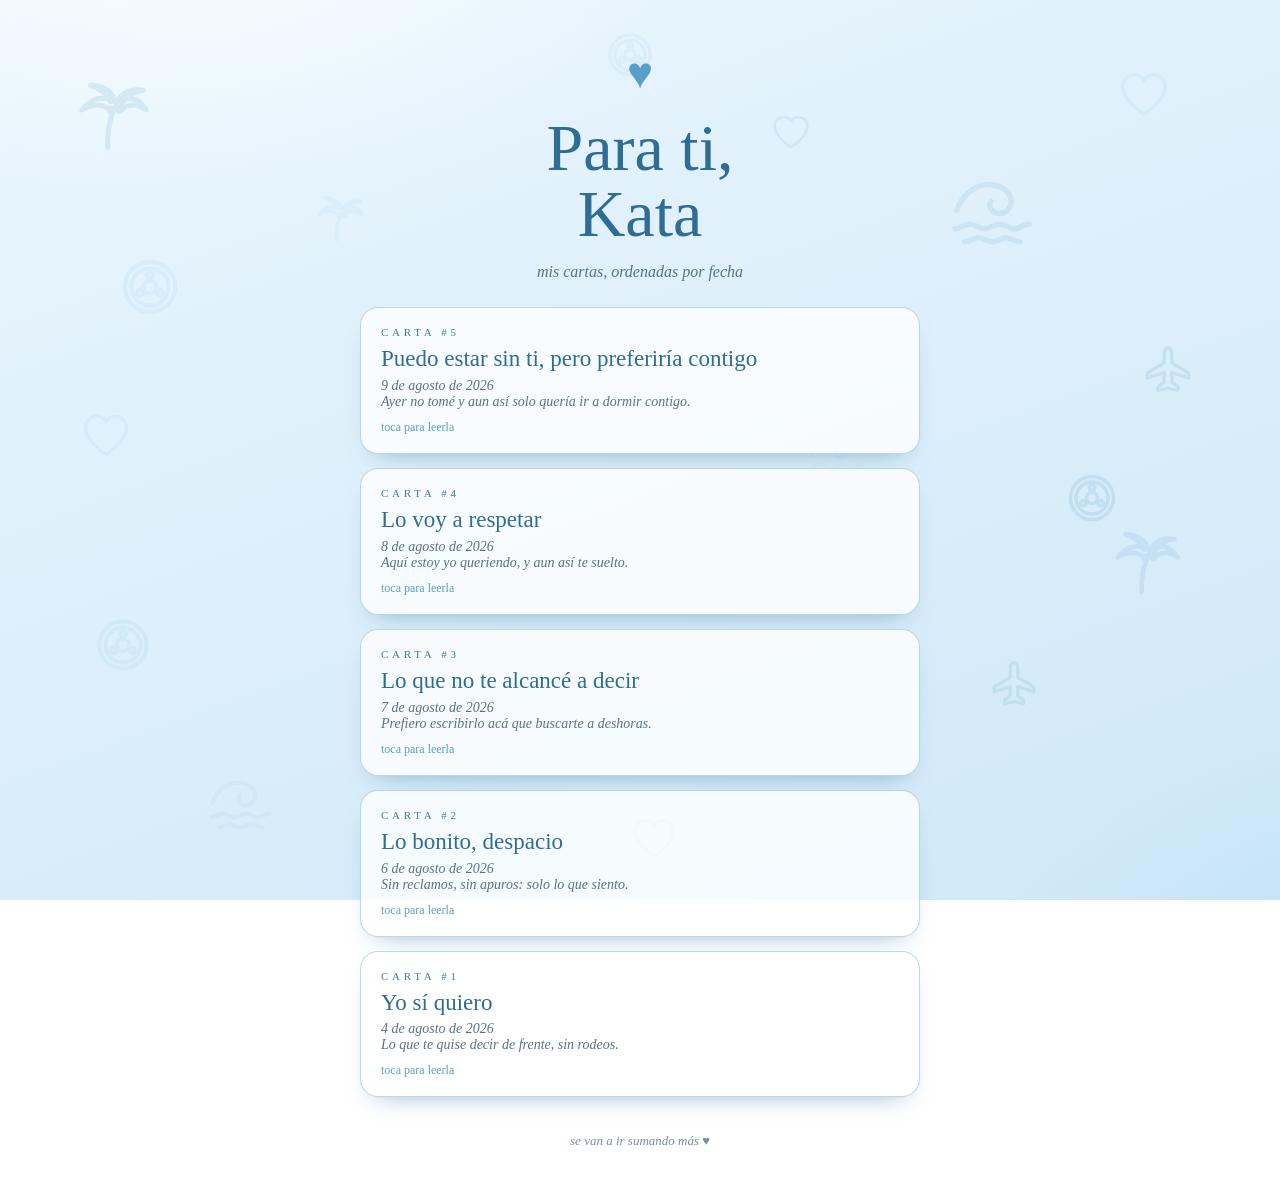
==== index.html @ b5b7fb54 "content: carta #5 del 9 de agosto Co-Authored-By: Claude Opus 5 (1M context) <noreply@anthropic.com>" ====
<!doctype html>
<html lang="es">
  <head>
    <meta charset="utf-8" />
    <meta
      name="viewport"
      content="width=device-width, initial-scale=1, viewport-fit=cover"
    />
    <title>Cartas para Kata</title>
    <link rel="stylesheet" href="assets/base.css" />
    <link rel="stylesheet" href="assets/menu.css" />
  </head>
  <body>
    <div class="bg" id="bg"></div>
    <main class="menu">
      <div class="menu-in">
        <div class="heart">♥</div>
        <h1>Para ti,<br />Kata</h1>
        <div class="sub">mis cartas, ordenadas por fecha</div>
        <div id="letterList"></div>
        <div class="foot">se van a ir sumando más ♥</div>
      </div>
    </main>

    <script src="assets/notify.js"></script>
    <script src="assets/background.js"></script>
    <script src="cartas/carta-1.js"></script>
    <script src="cartas/carta-2.js"></script>
    <script src="cartas/carta-3.js"></script>
    <script src="cartas/carta-4.js"></script>
    <script src="cartas/carta-5.js"></script>
    <script src="assets/menu.js"></script>
  </body>
</html>
---- assets/base.css ----
:root {
  /* paleta azul baby (los nombres --rose/--gold se conservan como
     "acento" y "acento claro") */
  --paper: #f2fafe;
  --paper-2: #dff0fb;
  --ink: #22394a;
  --ink-soft: #587287;
  --rose: #5b9dc9;
  --rose-deep: #2f6c96;
  --gold: #9ecfea;
  --serif:
    "Iowan Old Style", "Palatino Linotype", Palatino, "Book Antiqua", Georgia,
    serif;
  --script: "Snell Roundhand", "Segoe Script", "Bradley Hand", cursive;
}
* {
  box-sizing: border-box;
  margin: 0;
  padding: 0;
}
html,
body {
  height: 100%;
}
body {
  font-family: var(--serif);
  color: var(--ink);
  background:
    radial-gradient(900px 500px at 15% -10%, #f7fdff 0%, transparent 60%),
    radial-gradient(800px 600px at 110% 115%, #bfe3f6 0%, transparent 55%),
    linear-gradient(160deg, #eaf6fd, #cfe8f8);
  background-attachment: fixed;
  -webkit-font-smoothing: antialiased;
}

/* fondo animado */
.bg {
  position: fixed;
  inset: 0;
  z-index: 0;
  overflow: hidden;
  pointer-events: none;
}
.ic {
  position: absolute;
  color: var(--rose);
  animation: drift 18s ease-in-out infinite;
}
.ic.g {
  color: var(--gold);
}
.ic svg {
  width: 100%;
  height: 100%;
  display: block;
  fill: none;
  stroke: currentColor;
  stroke-width: 1.4;
  stroke-linecap: round;
  stroke-linejoin: round;
}
@keyframes drift {
  0%,
  100% {
    transform: translateY(0) rotate(var(--r, 0deg));
  }
  50% {
    transform: translateY(-14px) rotate(calc(var(--r, 0deg) + 4deg));
  }
}
---- assets/menu.css ----
.menu {
  position: relative;
  z-index: 1;
  min-height: 100%;
  padding: calc(env(safe-area-inset-top) + 48px) 24px
    calc(env(safe-area-inset-bottom) + 44px);
}
.menu-in {
  width: 100%;
  max-width: 560px;
  margin: 0 auto;
  display: flex;
  flex-direction: column;
  gap: 16px;
}
.menu .heart {
  text-align: center;
  font-size: 44px;
  color: var(--rose);
  animation: beat 2.4s ease-in-out infinite;
}
@keyframes beat {
  0%,
  100% {
    transform: scale(1);
  }
  12% {
    transform: scale(1.18);
  }
  24% {
    transform: scale(1);
  }
}
.menu h1 {
  font-family: var(--script);
  font-size: clamp(42px, 13vw, 66px);
  color: var(--rose-deep);
  font-weight: 400;
  line-height: 1;
  text-align: center;
}
.menu .sub {
  text-align: center;
  color: var(--ink-soft);
  font-style: italic;
  font-size: 16px;
  margin-bottom: 10px;
}
.card-link {
  display: block;
  text-decoration: none;
  color: var(--ink);
  background: rgba(255, 255, 255, 0.78);
  border: 1px solid rgba(91, 157, 201, 0.4);
  border-radius: 18px;
  padding: 18px 20px;
  margin-bottom: 14px;
  box-shadow: 0 12px 26px -16px rgba(47, 108, 150, 0.6);
  transition:
    transform 0.15s ease,
    box-shadow 0.2s ease;
}
.card-link:active {
  transform: scale(0.99);
}
.card-link .no {
  font-size: 11px;
  letter-spacing: 0.34em;
  text-transform: uppercase;
  color: var(--rose-deep);
  opacity: 0.9;
}
.card-link .tt {
  font-size: 23px;
  line-height: 1.3;
  margin: 6px 0 4px;
  color: var(--rose-deep);
}
.card-link .dt {
  font-size: 14px;
  color: var(--ink-soft);
  font-style: italic;
}
.card-link .st {
  font-size: 12px;
  color: var(--rose);
  margin-top: 10px;
}
.menu .foot {
  text-align: center;
  font-size: 13px;
  color: var(--ink-soft);
  font-style: italic;
  opacity: 0.8;
  margin-top: 6px;
}
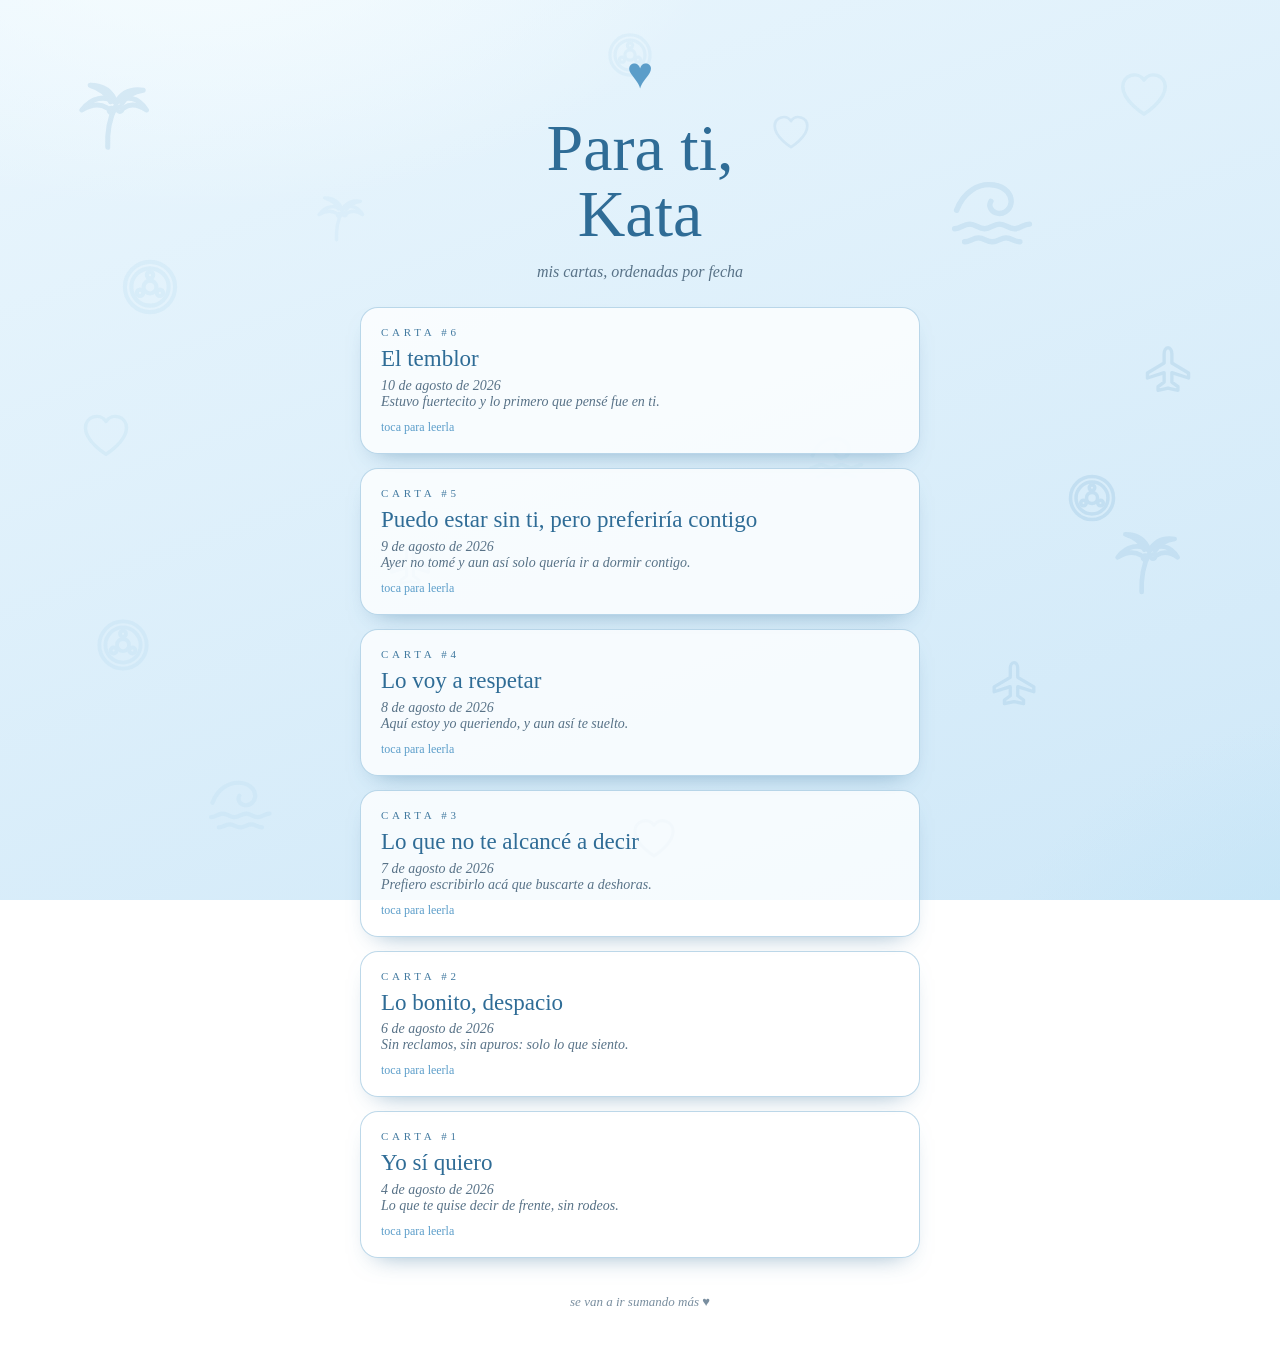
==== commit 6a569f91: "content: carta #6 del 10 de agosto Co-Authored-By: Claude Opus 5 (1M context) <noreply@anthropic.com" ====
--- a/index.html
+++ b/index.html
@@ -29,6 +29,7 @@
     <script src="cartas/carta-3.js"></script>
     <script src="cartas/carta-4.js"></script>
     <script src="cartas/carta-5.js"></script>
+    <script src="cartas/carta-6.js"></script>
     <script src="assets/menu.js"></script>
   </body>
 </html>
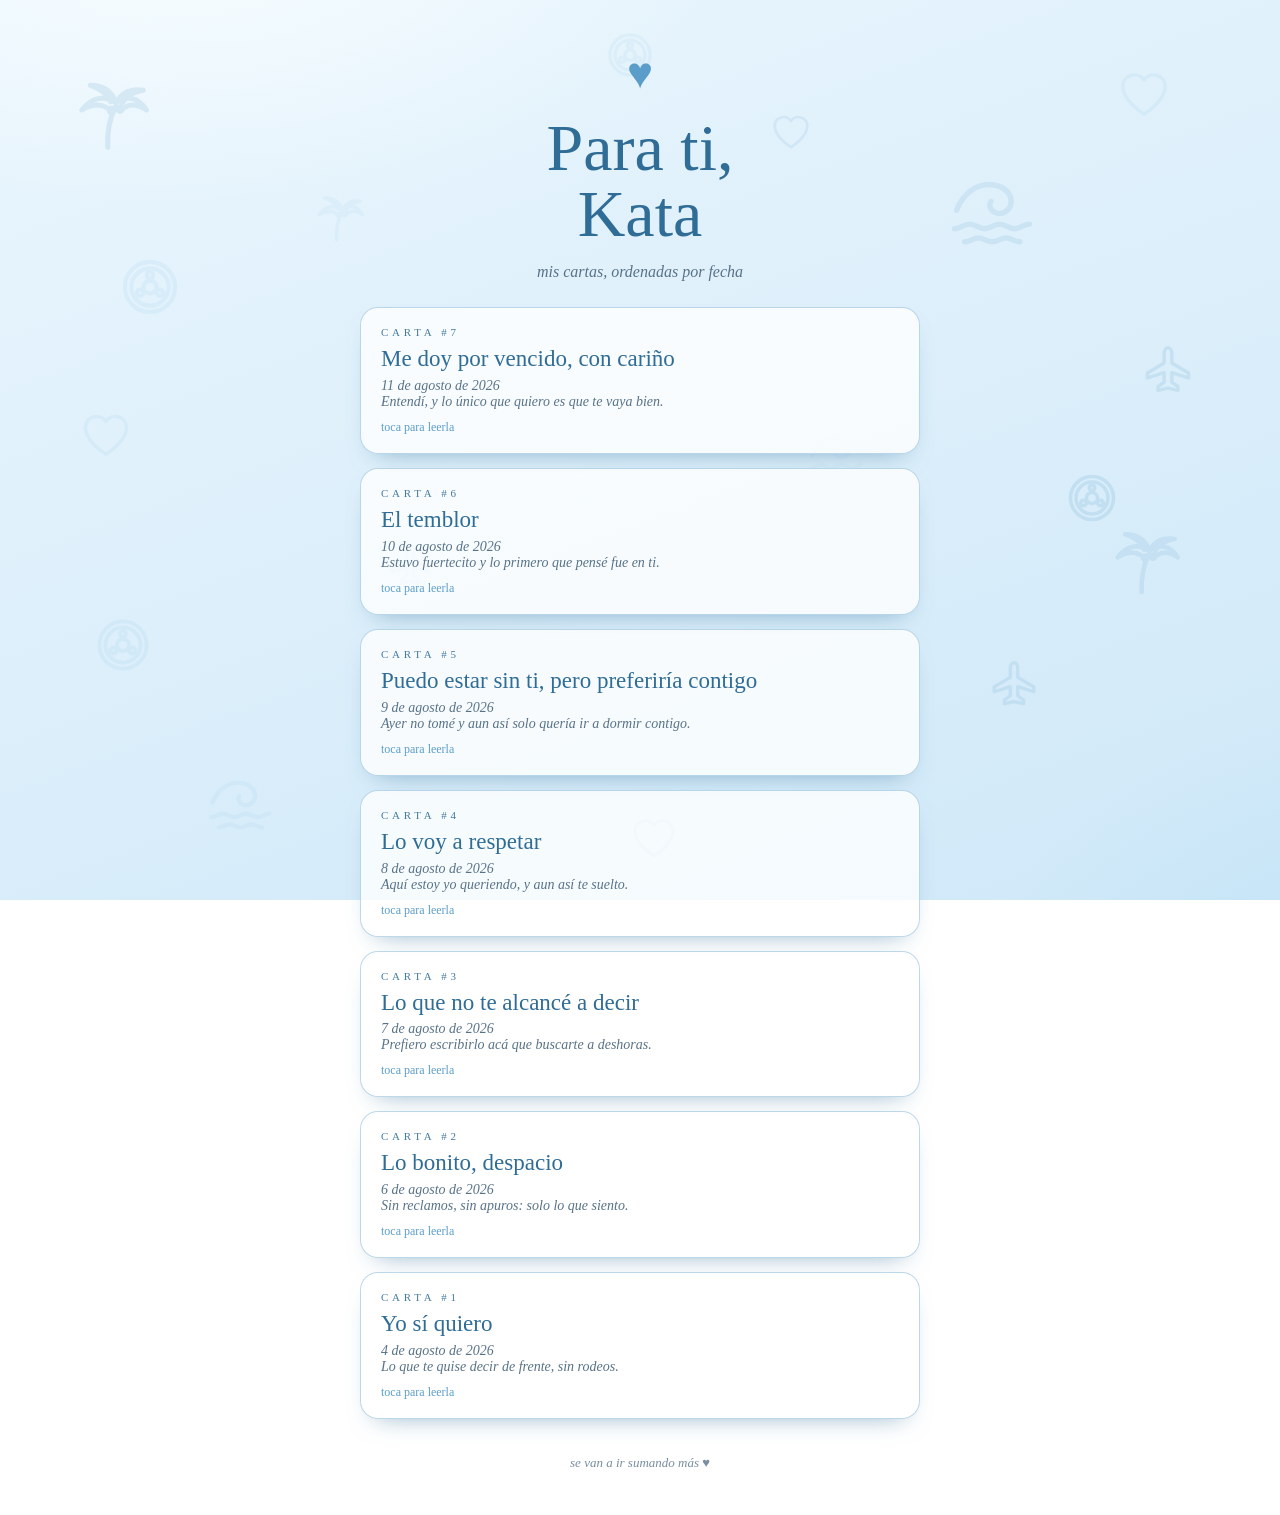
==== commit 14276609: "content: carta #7 del 11 de agosto Co-Authored-By: Claude Opus 5 (1M context) <noreply@anthropic.com" ====
--- a/index.html
+++ b/index.html
@@ -30,6 +30,7 @@
     <script src="cartas/carta-4.js"></script>
     <script src="cartas/carta-5.js"></script>
     <script src="cartas/carta-6.js"></script>
+    <script src="cartas/carta-7.js"></script>
     <script src="assets/menu.js"></script>
   </body>
 </html>
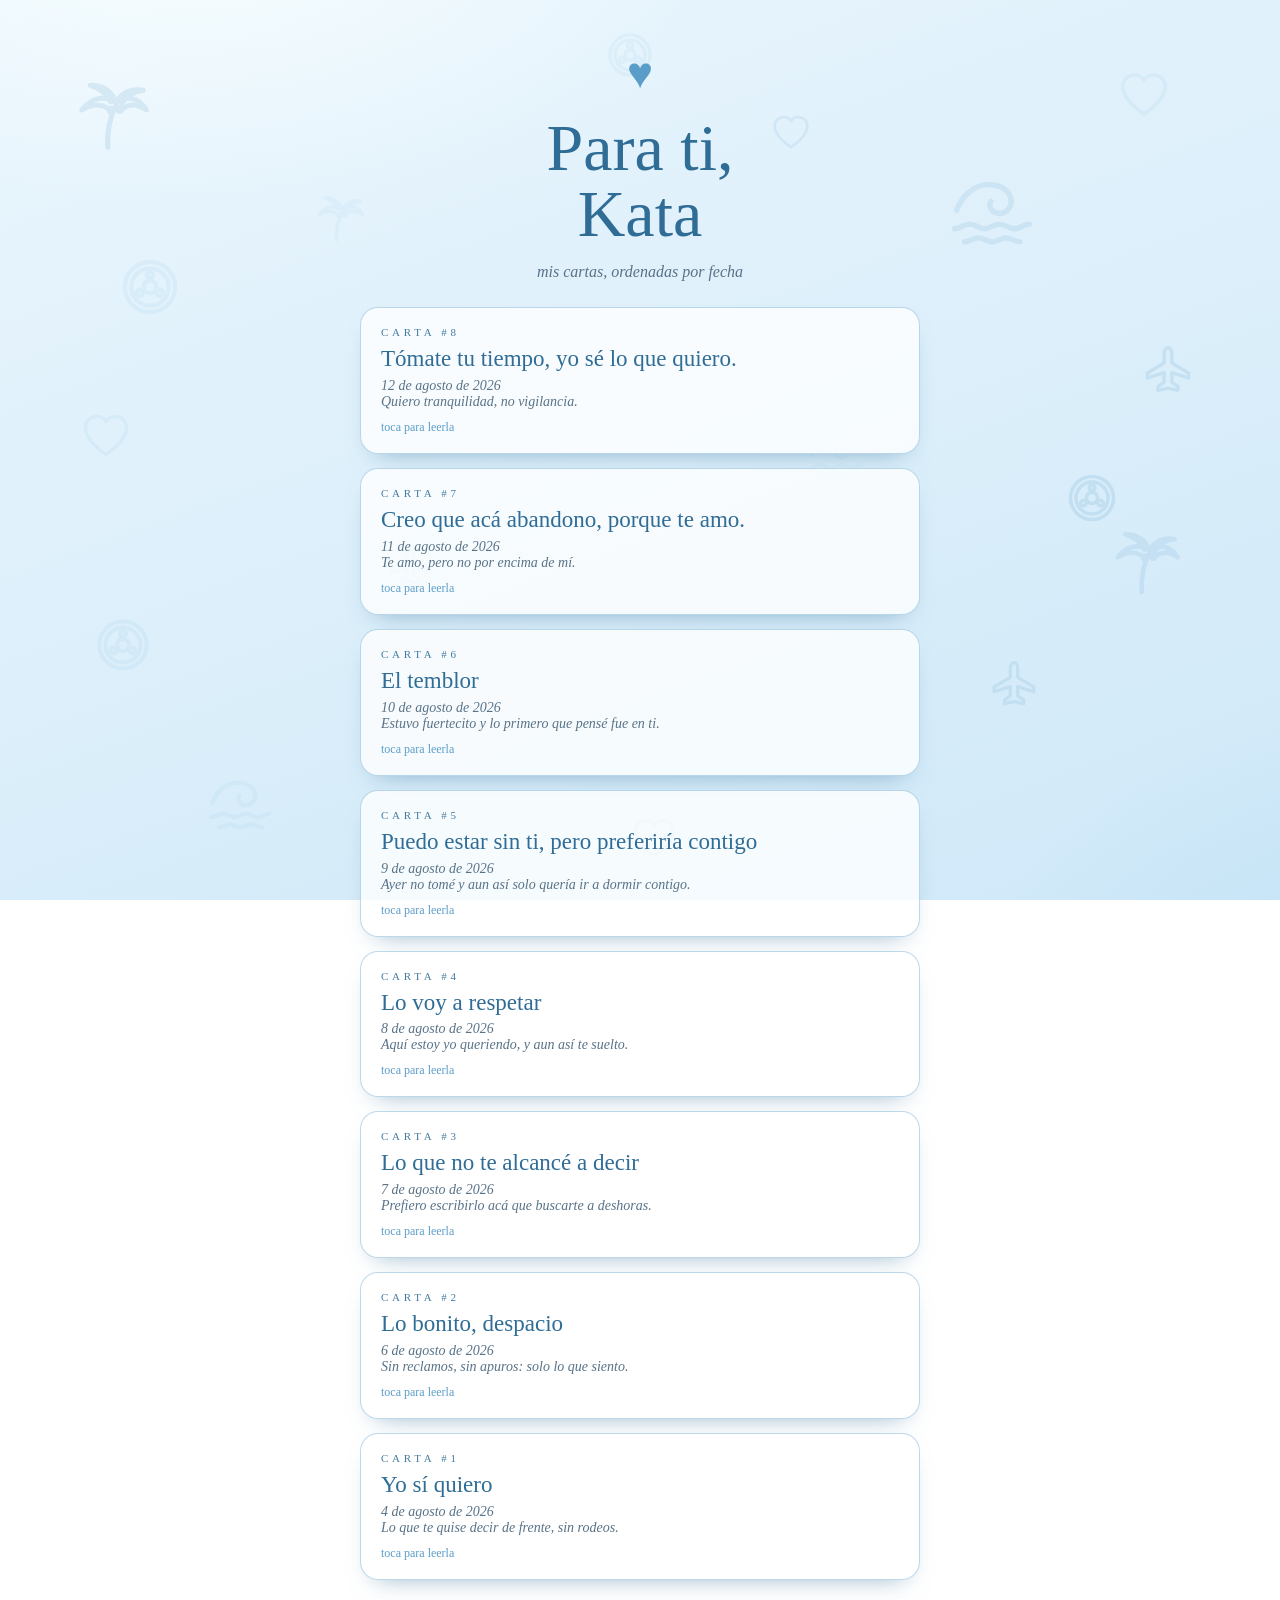
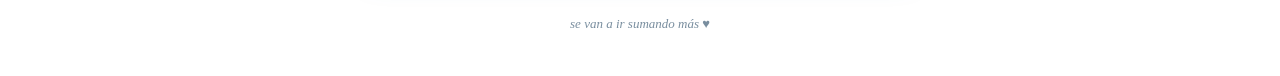
==== commit d07bdd93: "Agregar Carta #8 y su correspondiente script" ====
--- a/index.html
+++ b/index.html
@@ -31,6 +31,7 @@
     <script src="cartas/carta-5.js"></script>
     <script src="cartas/carta-6.js"></script>
     <script src="cartas/carta-7.js"></script>
+    <script src="cartas/carta-8.js"></script>
     <script src="assets/menu.js"></script>
   </body>
 </html>
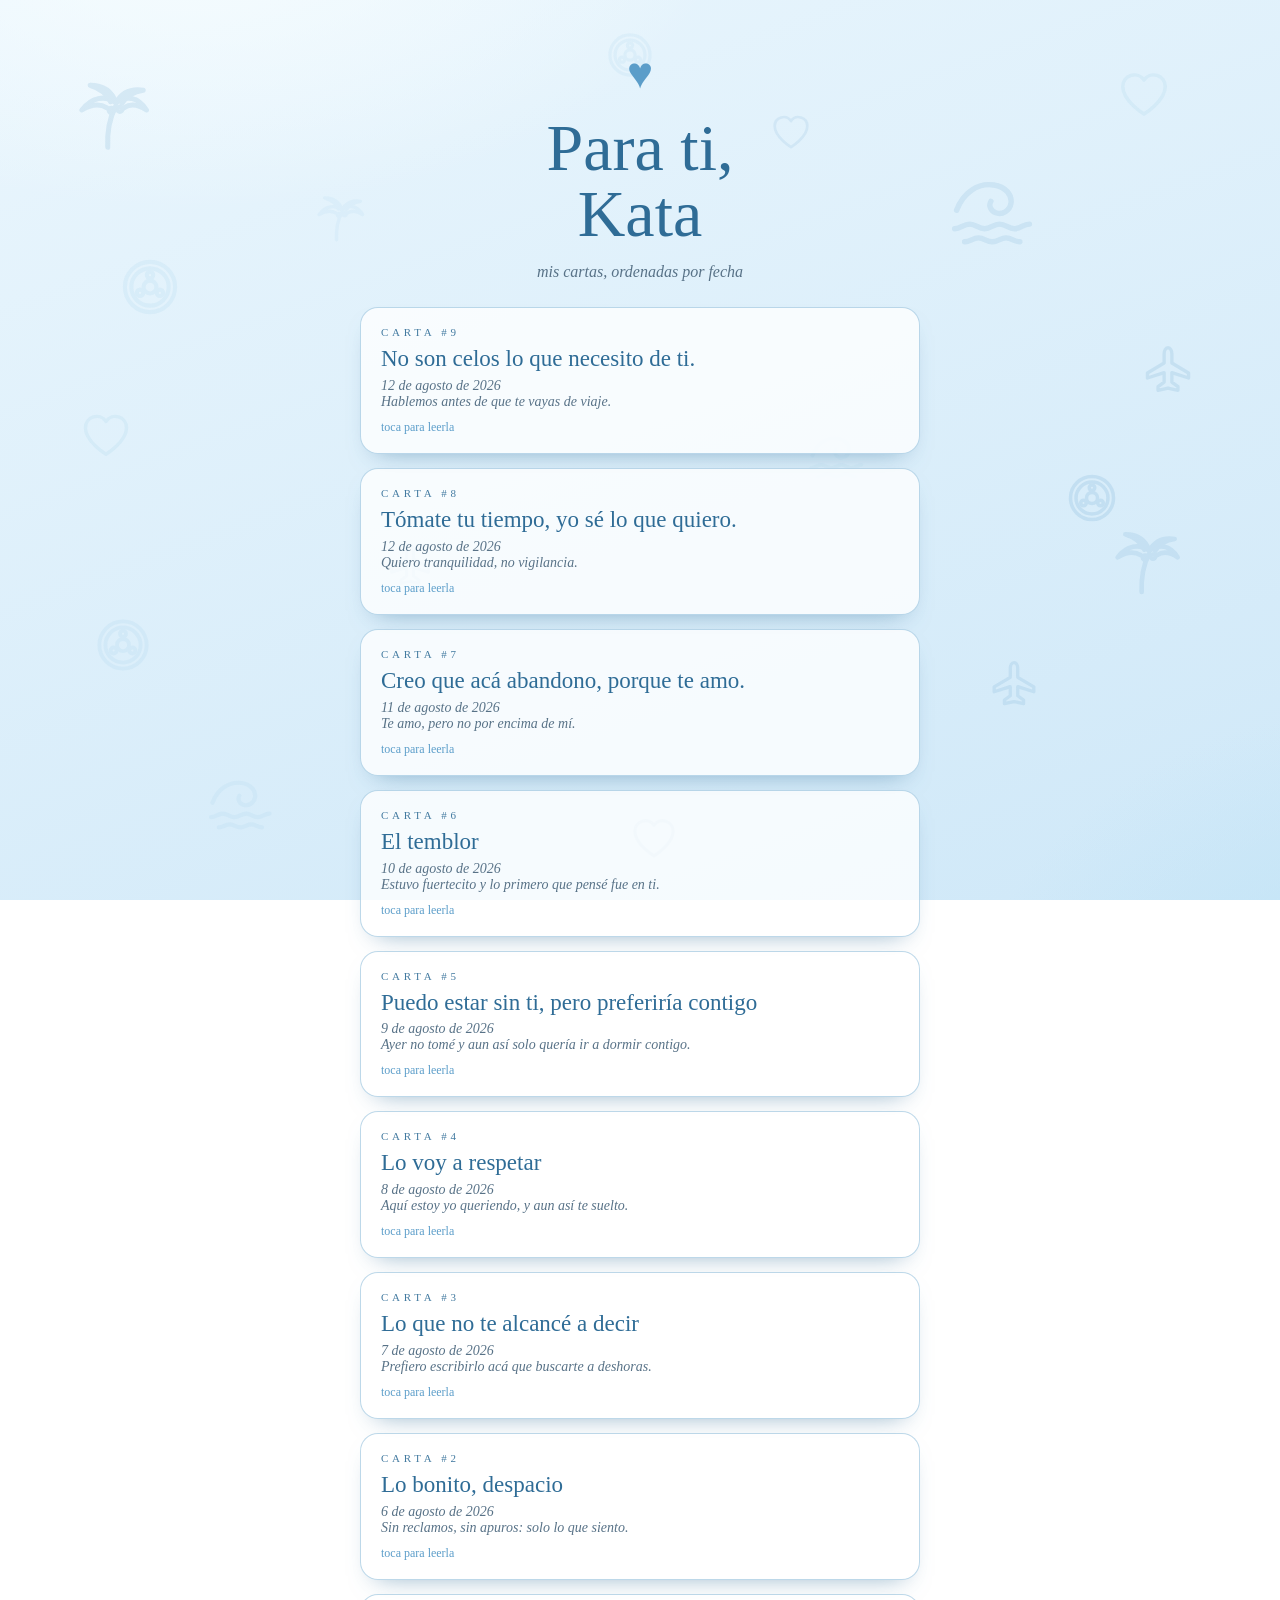
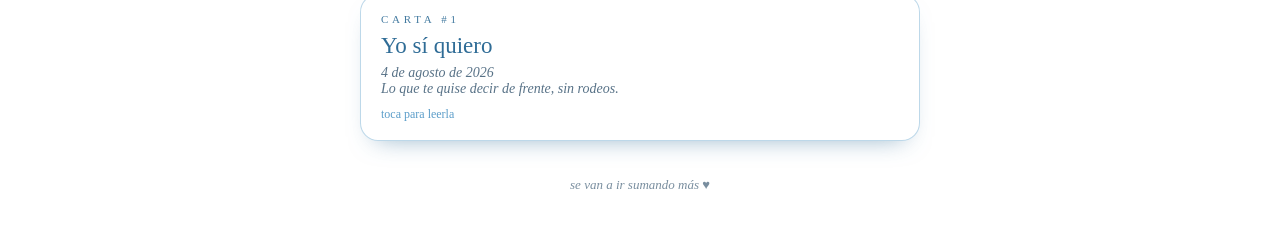
==== commit 1222b8ce: "Agregar Carta #9 y su correspondiente script" ====
--- a/index.html
+++ b/index.html
@@ -32,6 +32,7 @@
     <script src="cartas/carta-6.js"></script>
     <script src="cartas/carta-7.js"></script>
     <script src="cartas/carta-8.js"></script>
+    <script src="cartas/carta-9.js"></script>
     <script src="assets/menu.js"></script>
   </body>
 </html>
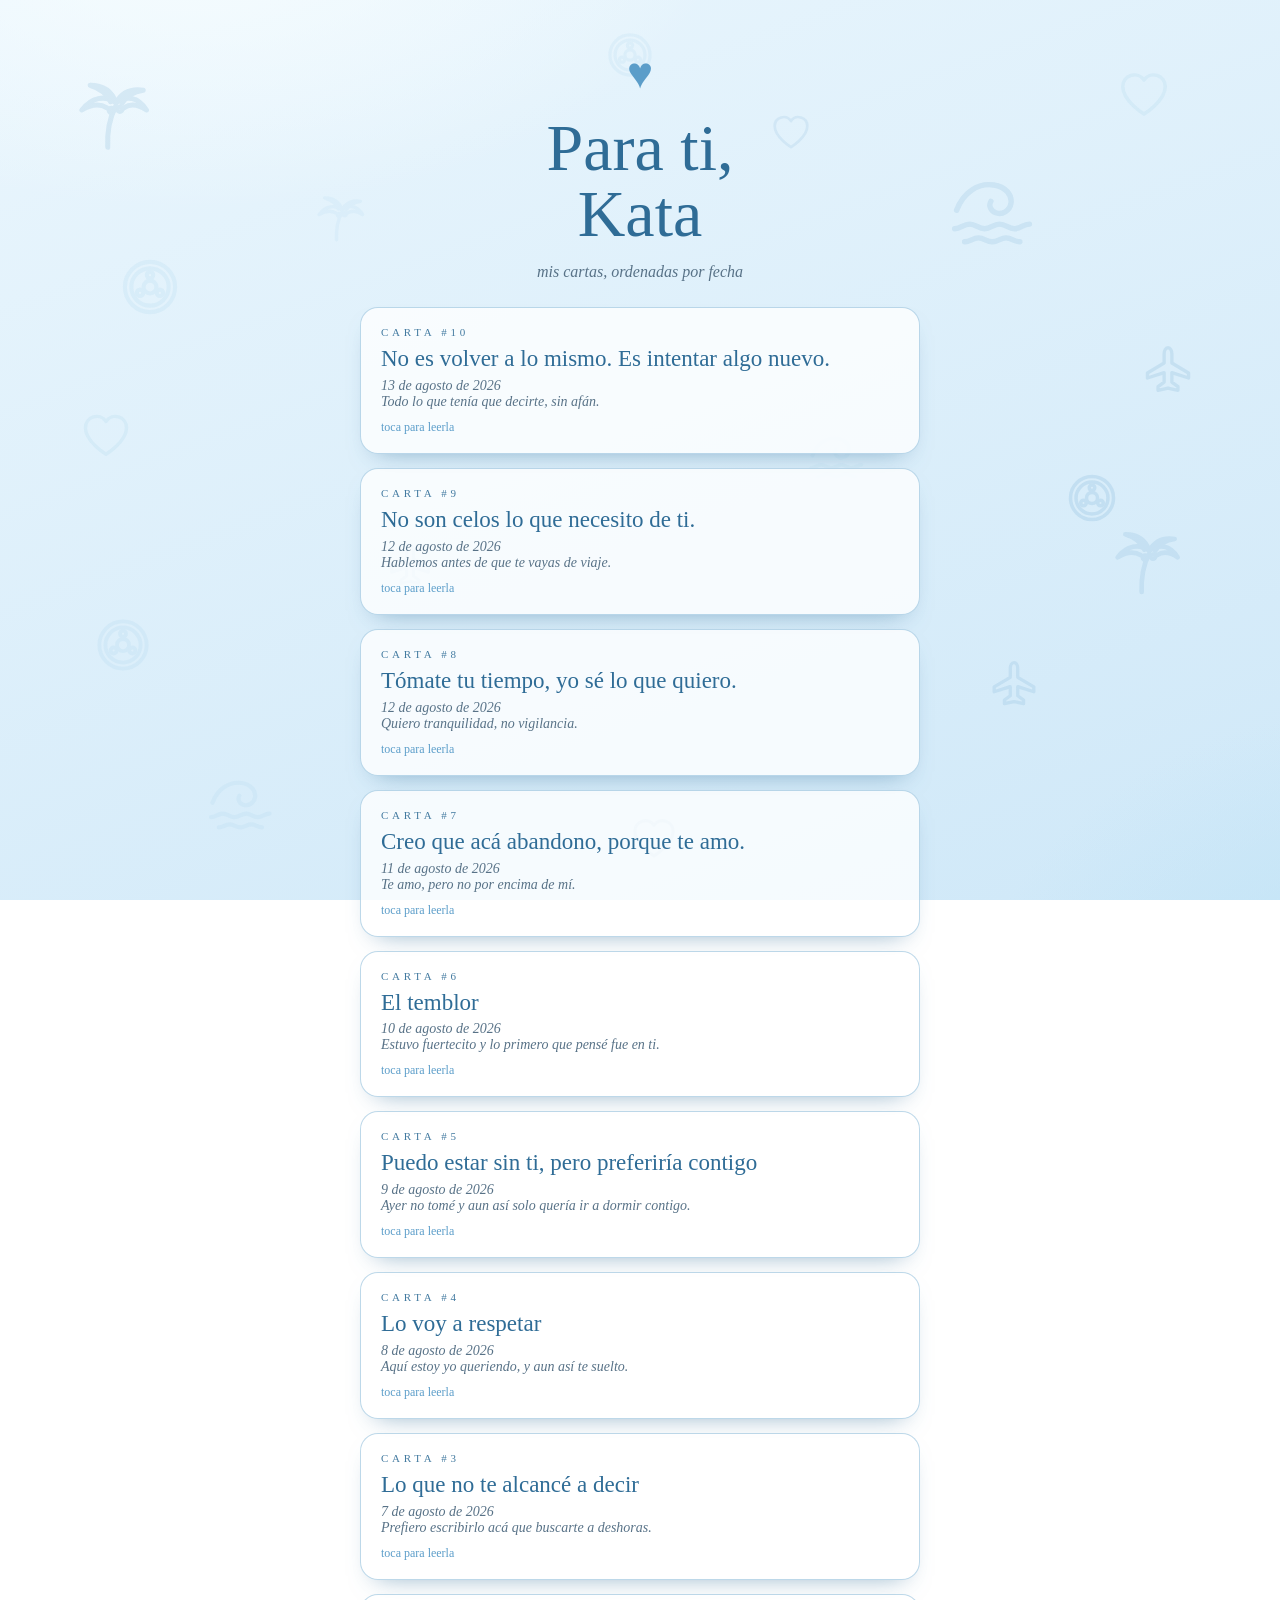
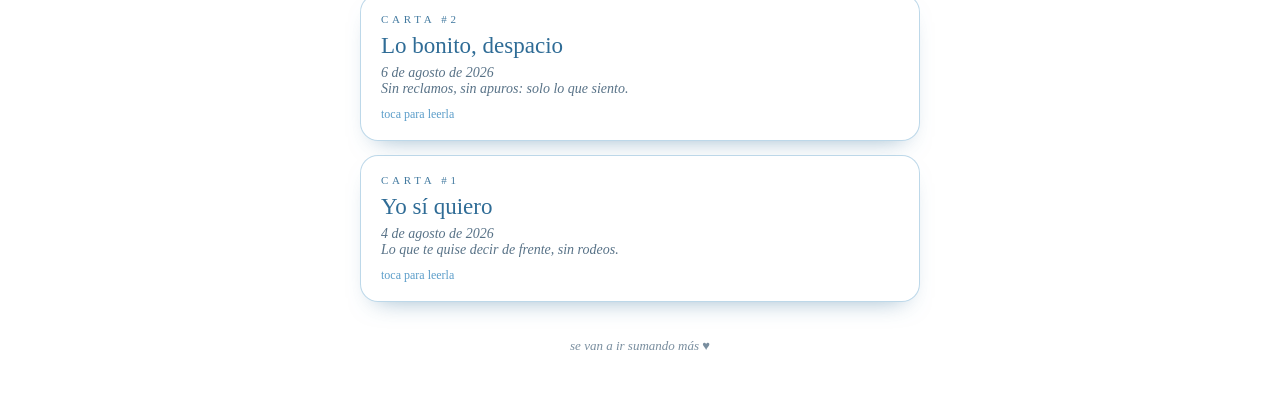
==== commit 6e2d26b5: "content: agregar Carta #10 del 13 de agosto Co-Authored-By: Claude Opus 5 (1M context) <noreply@anth" ====
--- a/index.html
+++ b/index.html
@@ -33,6 +33,7 @@
     <script src="cartas/carta-7.js"></script>
     <script src="cartas/carta-8.js"></script>
     <script src="cartas/carta-9.js"></script>
+    <script src="cartas/carta-10.js"></script>
     <script src="assets/menu.js"></script>
   </body>
 </html>
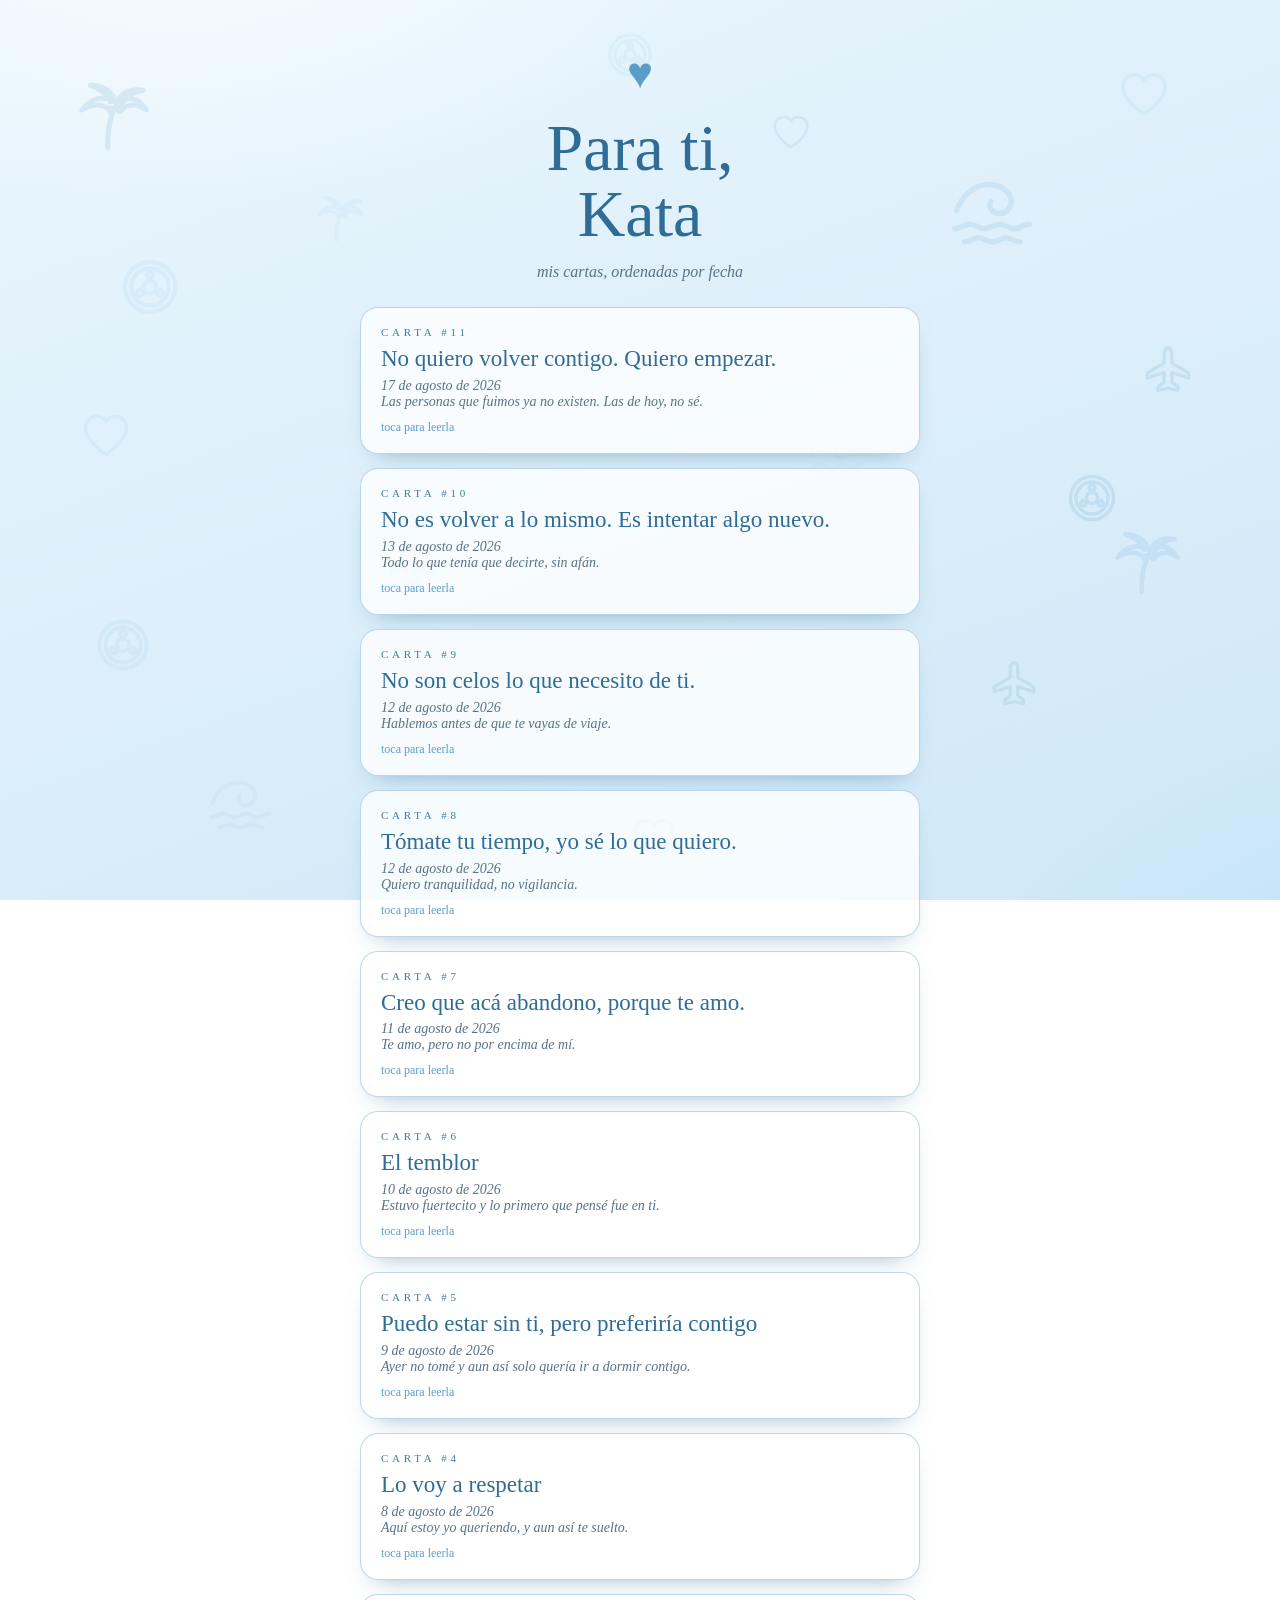
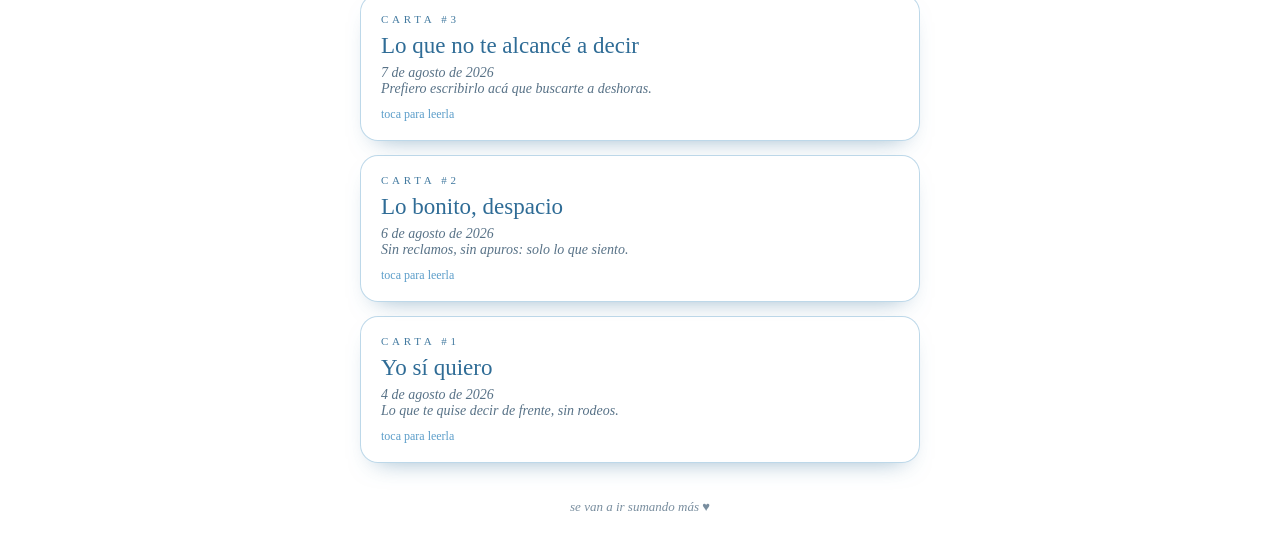
==== commit 4e1e07b2: "Agregar Carta #11 y su correspondiente script" ====
--- a/index.html
+++ b/index.html
@@ -34,6 +34,7 @@
     <script src="cartas/carta-8.js"></script>
     <script src="cartas/carta-9.js"></script>
     <script src="cartas/carta-10.js"></script>
+    <script src="cartas/carta-11.js"></script>
     <script src="assets/menu.js"></script>
   </body>
 </html>
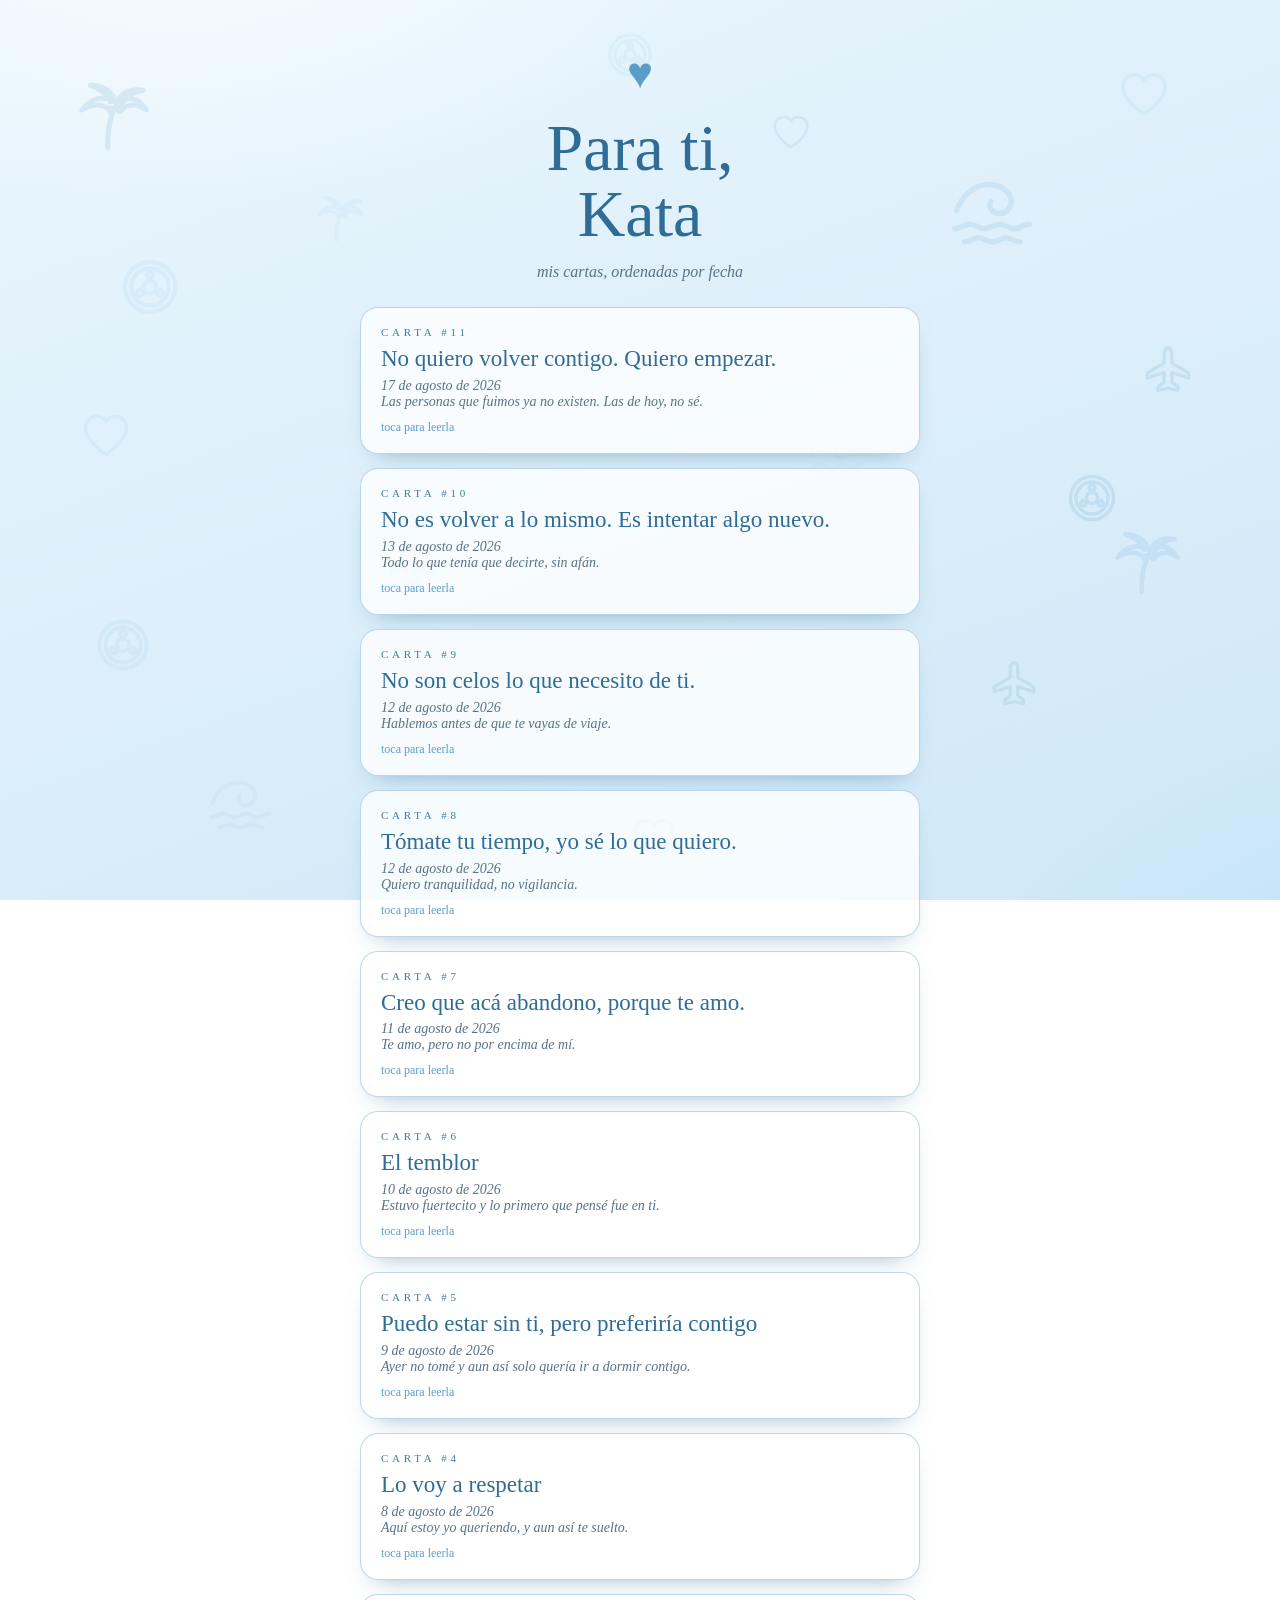
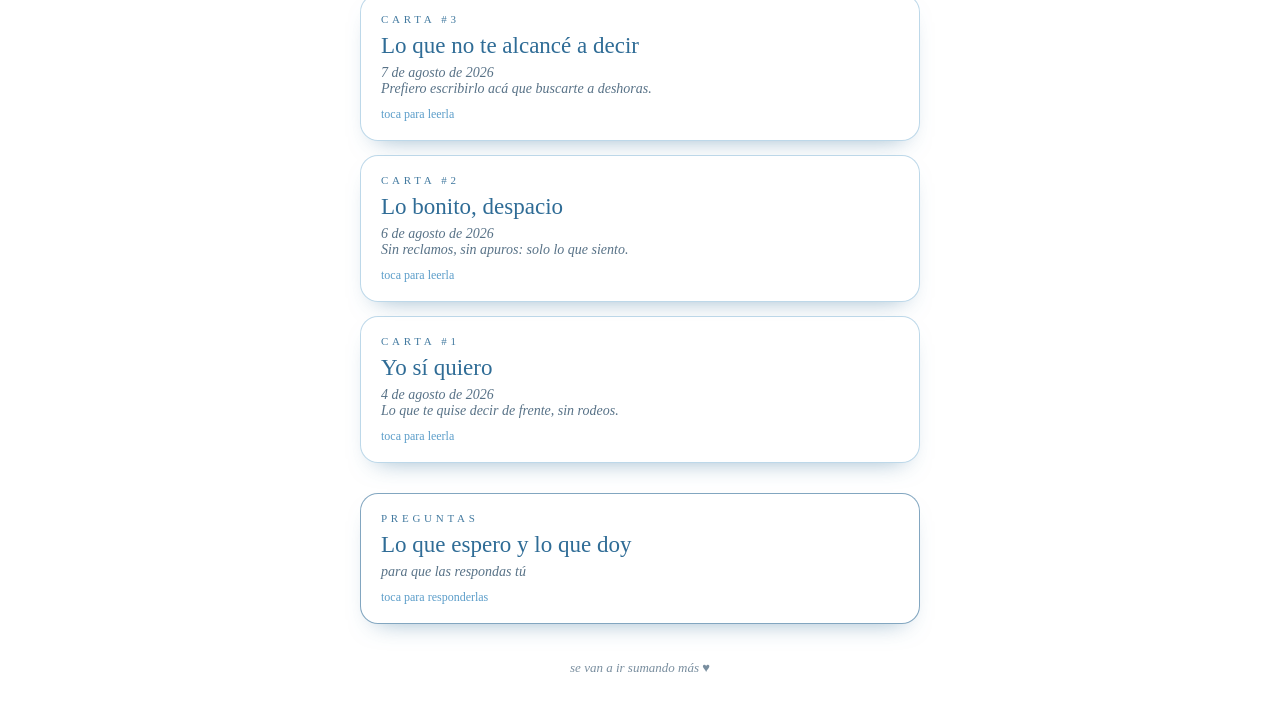
==== commit 34fb99e3: "Agregar página de preguntas y análisis de terapeuta, incluyendo estilos y scripts correspondientes" ====
--- a/index.html
+++ b/index.html
@@ -18,6 +18,12 @@
         <h1>Para ti,<br />Kata</h1>
         <div class="sub">mis cartas, ordenadas por fecha</div>
         <div id="letterList"></div>
+        <a class="card-link ask" href="preguntas.html">
+          <div class="no">preguntas</div>
+          <div class="tt">Lo que espero y lo que doy</div>
+          <div class="dt">para que las respondas tú</div>
+          <div class="st">toca para responderlas</div>
+        </a>
         <div class="foot">se van a ir sumando más ♥</div>
       </div>
     </main>
--- a/assets/menu.css
+++ b/assets/menu.css
@@ -94,3 +94,12 @@
   opacity: 0.8;
   margin-top: 6px;
 }
+
+/* tarjeta de las preguntas (no es una carta, va al final del menú) */
+.card-link.ask {
+  background: rgba(255, 255, 255, 0.9);
+  border-color: rgba(47, 108, 150, 0.6);
+}
+.card-link.ask .no {
+  color: var(--rose-deep);
+}
